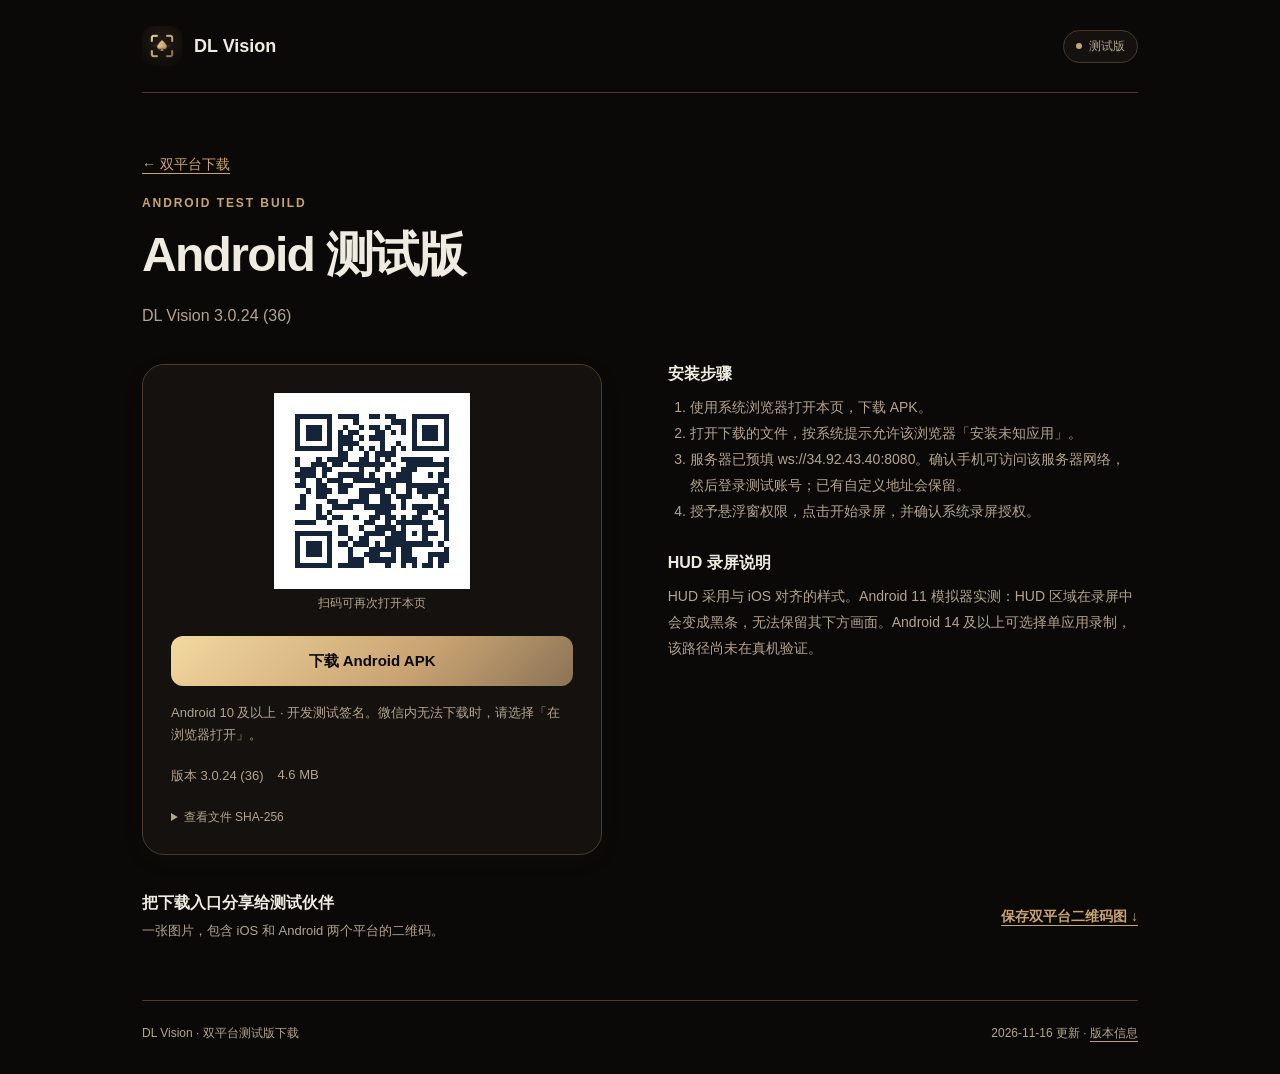
==== android/index.html @ a4abb179 "DL Vision 测试版下载站：iOS 3.0.18(242) + Android 3.0.24(36)" ====
<!doctype html>
<html lang="zh-CN">
<head>
  <meta charset="utf-8">
  <meta name="viewport" content="width=device-width, initial-scale=1">
  <meta name="robots" content="noindex, nofollow">
  <meta name="description" content="DL Vision iOS 与 Android 测试版下载。扫码进入安装页面，查看设备要求与使用说明。">
  <meta name="theme-color" content="#f5f7fb">
  <title>Android 测试版 · DL Vision</title>
  <link rel="icon" href="/assets/app-icon.png">
  <link rel="stylesheet" href="/assets/style.css">
</head>
<body>
  <div class="shell">
    <header class="topbar">
      <a class="brand" href="/" aria-label="DL Vision下载首页"><img src="/assets/app-icon.png" alt="" width="40" height="40"><span>DL Vision</span></a>
      <span class="badge"><span class="dot"></span>测试版</span>
    </header>
    <main><div class="hero"><a class="back" href="/">← 双平台下载</a><p class="eyebrow">ANDROID TEST BUILD</p><h1>Android 测试版</h1><p class="lead">DL Vision 3.0.24 (36)</p></div><div class="install-layout"><section class="card android"><img class="qr" src="/assets/android-qr.png" alt="Android 安装页二维码" width="196" height="196"><p class="qr-caption">扫码可再次打开本页</p><a class="button" href="/downloads/cloud-poker-ai-android-3.0.24-36-716cdee-debug.apk" download>下载 Android APK</a><p class="note">Android 10 及以上 · 开发测试签名。微信内无法下载时，请选择「在浏览器打开」。</p><div class="metadata"><span>版本 3.0.24 (36)</span><span>4.6 MB</span></div><details><summary>查看文件 SHA-256</summary><code>c8bb5a2d58cdc95acea40e388da5cad8df5416f9dd4087974857193277435538</code></details></section><section class="setup"><h2>安装步骤</h2><ol><li>使用系统浏览器打开本页，下载 APK。</li><li>打开下载的文件，按系统提示允许该浏览器「安装未知应用」。</li><li>服务器已预填 ws://34.92.43.40:8080。确认手机可访问该服务器网络，然后登录测试账号；已有自定义地址会保留。</li><li>授予悬浮窗权限，点击开始录屏，并确认系统录屏授权。</li></ol><h2>HUD 录屏说明</h2><p>HUD 采用与 iOS 对齐的样式。Android 11 模拟器实测：HUD 区域在录屏中会变成黑条，无法保留其下方画面。Android 14 及以上可选择单应用录制，该路径尚未在真机验证。</p></section></div><section class="share"><div><h2>把下载入口分享给测试伙伴</h2><p>一张图片，包含 iOS 和 Android 两个平台的二维码。</p></div><a href="/cloud-poker-ai-ios-android-qr.png" download>保存双平台二维码图 ↓</a></section></main>
    <footer><span>DL Vision · 双平台测试版下载</span><span>2026-11-16 更新 · <a href="/release.json">版本信息</a></span></footer>
  </div>
</body>
</html>
---- assets/style.css ----
:root { color-scheme: dark; --ink: #f0ebe1; --muted: #b4a48f; --line: #493a29; --blue: #c9a472; --green: #c9a472; }
* { box-sizing: border-box; }
body { margin: 0; background: #0b0907; color: var(--ink); font-family: -apple-system, BlinkMacSystemFont, "Segoe UI", "PingFang SC", "Microsoft YaHei", sans-serif; -webkit-font-smoothing: antialiased; }
a { color: var(--blue); text-underline-offset: 4px; }
a:focus-visible { outline: 3px solid #f2d89f; outline-offset: 5px; }
.shell { max-width: 1060px; margin: 0 auto; padding: 0 32px; }
.topbar { display: flex; align-items: center; justify-content: space-between; padding: 26px 0; border-bottom: 1px solid var(--line); }
.brand { display: inline-flex; align-items: center; gap: 12px; color: var(--ink); text-decoration: none; font-size: 18px; font-weight: 650; }
.brand img { border-radius: 11px; }
.badge { display: inline-flex; align-items: center; gap: 7px; border: 1px solid var(--line); padding: 7px 12px; border-radius: 99px; font-size: 12px; color: var(--muted); background: #14110e; }
.dot { width: 6px; height: 6px; background: var(--green); border-radius: 50%; }
.hero { padding: 62px 0 34px; }
.eyebrow { color: var(--blue); font-size: 12px; letter-spacing: .16em; font-weight: 650; margin: 0 0 16px; }
h1 { font-size: clamp(32px, 5vw, 48px); letter-spacing: -.035em; margin: 0 0 18px; line-height: 1.2; }
.lead { color: var(--muted); line-height: 1.8; margin: 0; font-size: 16px; }
.cards { display: grid; grid-template-columns: 1fr 1fr; gap: 22px; }
.card { background: #14110e; border: 1px solid var(--line); border-radius: 22px; padding: 28px; box-shadow: 0 6px 22px #233c6010; }
.platform-head { display: flex; align-items: center; justify-content: space-between; gap: 12px; }
.platform-head h2 { font-size: 28px; letter-spacing: -.02em; margin: 0; }
.version { font-size: 12px; color: var(--muted); background: #1c1814; padding: 6px 10px; border-radius: 8px; white-space: nowrap; }
.requirements { font-size: 14px; color: var(--muted); margin: 10px 0 24px; }
.qr { display: block; width: 196px; height: 196px; margin: 0 auto; image-rendering: pixelated; }
.qr-caption { text-align: center; font-size: 12px; color: var(--muted); margin: 6px 0 24px; }
.button { display: flex; align-items: center; justify-content: center; min-height: 50px; padding: 12px 18px; border-radius: 12px; color: #0b0907; background: linear-gradient(135deg, #f2d89f, #c9a472 60%, #8b7355); text-decoration: none; font-size: 15px; font-weight: 600; }
.button:hover { filter: brightness(.93); }
.android .button { background: linear-gradient(135deg, #f2d89f, #c9a472 60%, #8b7355); }
.secondary { color: var(--ink); background: #292218; margin-top: 10px; }
.note { color: var(--muted); font-size: 13px; line-height: 1.7; margin: 16px 0 0; }
.share { display: flex; justify-content: space-between; align-items: center; gap: 20px; padding: 26px 0; margin-top: 12px; }
.share h2 { font-size: 16px; margin: 0 0 6px; }
.share p { font-size: 13px; color: var(--muted); margin: 0; line-height: 1.7; }
.share a { flex-shrink: 0; font-size: 14px; font-weight: 600; }
.setup { border-top: 1px solid var(--line); padding: 24px 0 10px; }
.setup h2 { font-size: 16px; margin: 0 0 10px; }
.setup p, .setup li { color: var(--muted); font-size: 14px; line-height: 1.85; }
.setup p { margin: 0; }
.setup ol { padding-left: 22px; margin: 0; }
.install-layout { display: grid; grid-template-columns: 1.05fr 1fr; gap: 32px; align-items: start; }
.install-layout .card { max-width: 460px; }
.install-layout .setup { padding-top: 0; border: 0; }
.install-layout .setup h2:not(:first-child) { margin-top: 28px; }
.metadata { display: flex; gap: 14px; color: var(--muted); font-size: 13px; margin: 20px 0; }
.back { display: inline-block; font-size: 14px; margin-bottom: 22px; }
details { margin-top: 24px; color: var(--muted); font-size: 12px; }
summary { cursor: pointer; }
code { display: block; overflow-wrap: anywhere; line-height: 1.6; margin-top: 12px; }
footer { display: flex; justify-content: space-between; gap: 16px; border-top: 1px solid var(--line); margin-top: 32px; padding: 24px 0 32px; font-size: 12px; color: var(--muted); }
footer a { color: var(--muted); }
@media (max-width: 650px) {
  .shell { padding: 0 20px; }
  .topbar { padding: 20px 0; }
  .hero { padding: 40px 0 26px; }
  .cards, .install-layout { grid-template-columns: 1fr; gap: 20px; }
  .card { padding: 24px; }
  .install-layout .card { max-width: none; }
  .share { align-items: flex-start; flex-direction: column; gap: 12px; }
  footer { flex-direction: column; gap: 8px; }
}
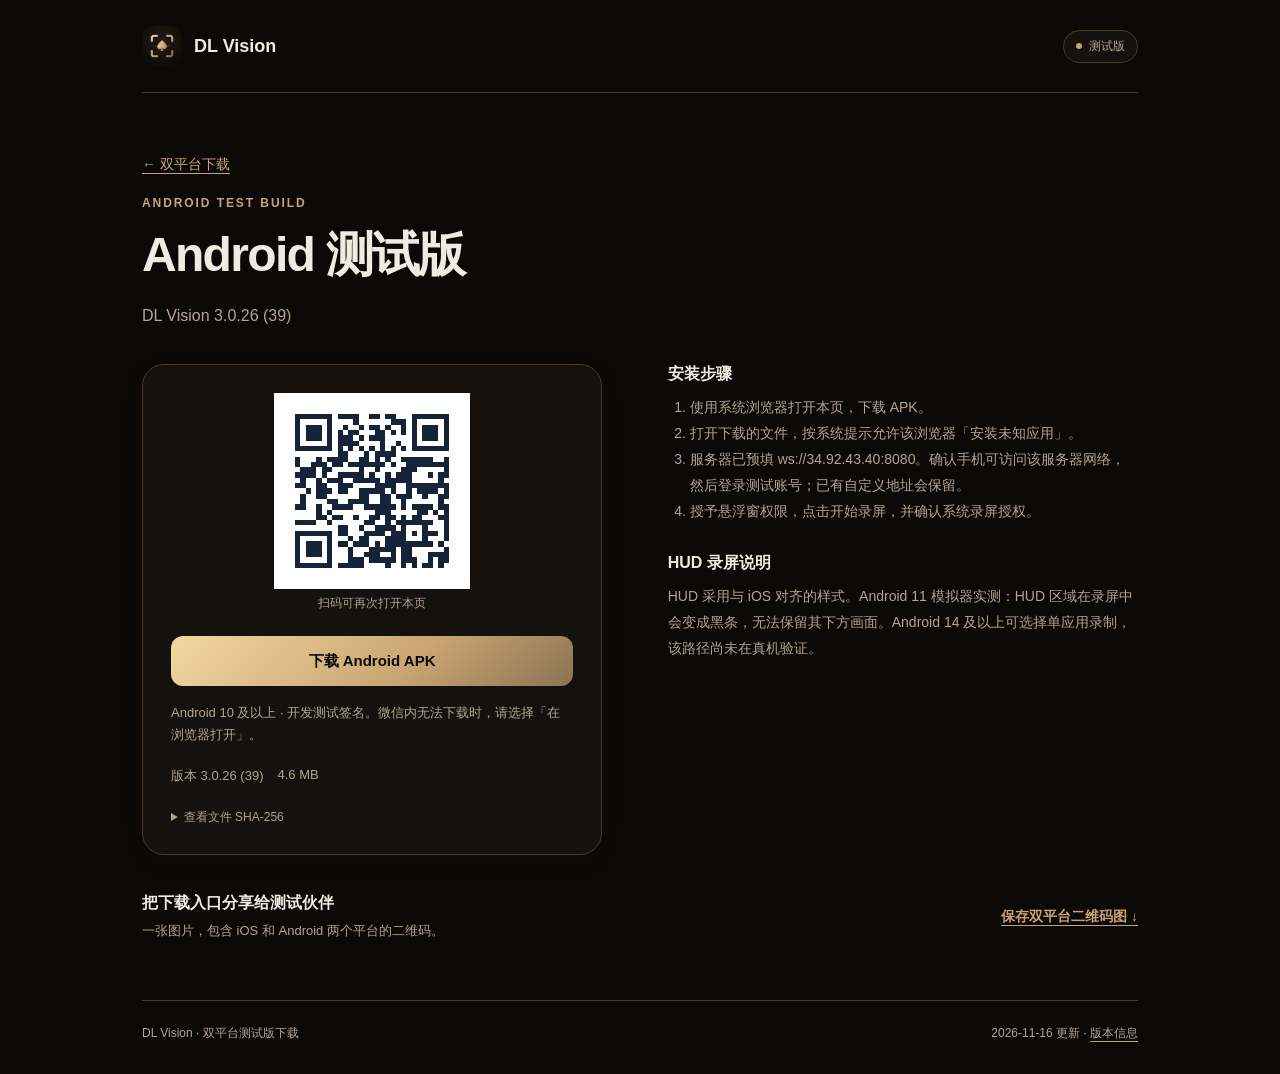
==== commit b23a86c8: "DL Vision 测试版下载站：iOS 3.0.18(242) + Android 3.0.26(39)" ====
--- a/android/index.html
+++ b/android/index.html
@@ -16,7 +16,7 @@
       <a class="brand" href="/" aria-label="DL Vision下载首页"><img src="/assets/app-icon.png" alt="" width="40" height="40"><span>DL Vision</span></a>
       <span class="badge"><span class="dot"></span>测试版</span>
     </header>
-    <main><div class="hero"><a class="back" href="/">← 双平台下载</a><p class="eyebrow">ANDROID TEST BUILD</p><h1>Android 测试版</h1><p class="lead">DL Vision 3.0.24 (36)</p></div><div class="install-layout"><section class="card android"><img class="qr" src="/assets/android-qr.png" alt="Android 安装页二维码" width="196" height="196"><p class="qr-caption">扫码可再次打开本页</p><a class="button" href="/downloads/cloud-poker-ai-android-3.0.24-36-716cdee-debug.apk" download>下载 Android APK</a><p class="note">Android 10 及以上 · 开发测试签名。微信内无法下载时，请选择「在浏览器打开」。</p><div class="metadata"><span>版本 3.0.24 (36)</span><span>4.6 MB</span></div><details><summary>查看文件 SHA-256</summary><code>c8bb5a2d58cdc95acea40e388da5cad8df5416f9dd4087974857193277435538</code></details></section><section class="setup"><h2>安装步骤</h2><ol><li>使用系统浏览器打开本页，下载 APK。</li><li>打开下载的文件，按系统提示允许该浏览器「安装未知应用」。</li><li>服务器已预填 ws://34.92.43.40:8080。确认手机可访问该服务器网络，然后登录测试账号；已有自定义地址会保留。</li><li>授予悬浮窗权限，点击开始录屏，并确认系统录屏授权。</li></ol><h2>HUD 录屏说明</h2><p>HUD 采用与 iOS 对齐的样式。Android 11 模拟器实测：HUD 区域在录屏中会变成黑条，无法保留其下方画面。Android 14 及以上可选择单应用录制，该路径尚未在真机验证。</p></section></div><section class="share"><div><h2>把下载入口分享给测试伙伴</h2><p>一张图片，包含 iOS 和 Android 两个平台的二维码。</p></div><a href="/cloud-poker-ai-ios-android-qr.png" download>保存双平台二维码图 ↓</a></section></main>
+    <main><div class="hero"><a class="back" href="/">← 双平台下载</a><p class="eyebrow">ANDROID TEST BUILD</p><h1>Android 测试版</h1><p class="lead">DL Vision 3.0.26 (39)</p></div><div class="install-layout"><section class="card android"><img class="qr" src="/assets/android-qr.png" alt="Android 安装页二维码" width="196" height="196"><p class="qr-caption">扫码可再次打开本页</p><a class="button" href="/downloads/cloud-poker-ai-android-3.0.26-39-7c49533-debug.apk" download>下载 Android APK</a><p class="note">Android 10 及以上 · 开发测试签名。微信内无法下载时，请选择「在浏览器打开」。</p><div class="metadata"><span>版本 3.0.26 (39)</span><span>4.6 MB</span></div><details><summary>查看文件 SHA-256</summary><code>87488ee615670903a395f85a73eca348e6dbac746cf4de55d28b6b13421abea0</code></details></section><section class="setup"><h2>安装步骤</h2><ol><li>使用系统浏览器打开本页，下载 APK。</li><li>打开下载的文件，按系统提示允许该浏览器「安装未知应用」。</li><li>服务器已预填 ws://34.92.43.40:8080。确认手机可访问该服务器网络，然后登录测试账号；已有自定义地址会保留。</li><li>授予悬浮窗权限，点击开始录屏，并确认系统录屏授权。</li></ol><h2>HUD 录屏说明</h2><p>HUD 采用与 iOS 对齐的样式。Android 11 模拟器实测：HUD 区域在录屏中会变成黑条，无法保留其下方画面。Android 14 及以上可选择单应用录制，该路径尚未在真机验证。</p></section></div><section class="share"><div><h2>把下载入口分享给测试伙伴</h2><p>一张图片，包含 iOS 和 Android 两个平台的二维码。</p></div><a href="/cloud-poker-ai-ios-android-qr.png" download>保存双平台二维码图 ↓</a></section></main>
     <footer><span>DL Vision · 双平台测试版下载</span><span>2026-11-16 更新 · <a href="/release.json">版本信息</a></span></footer>
   </div>
 </body>
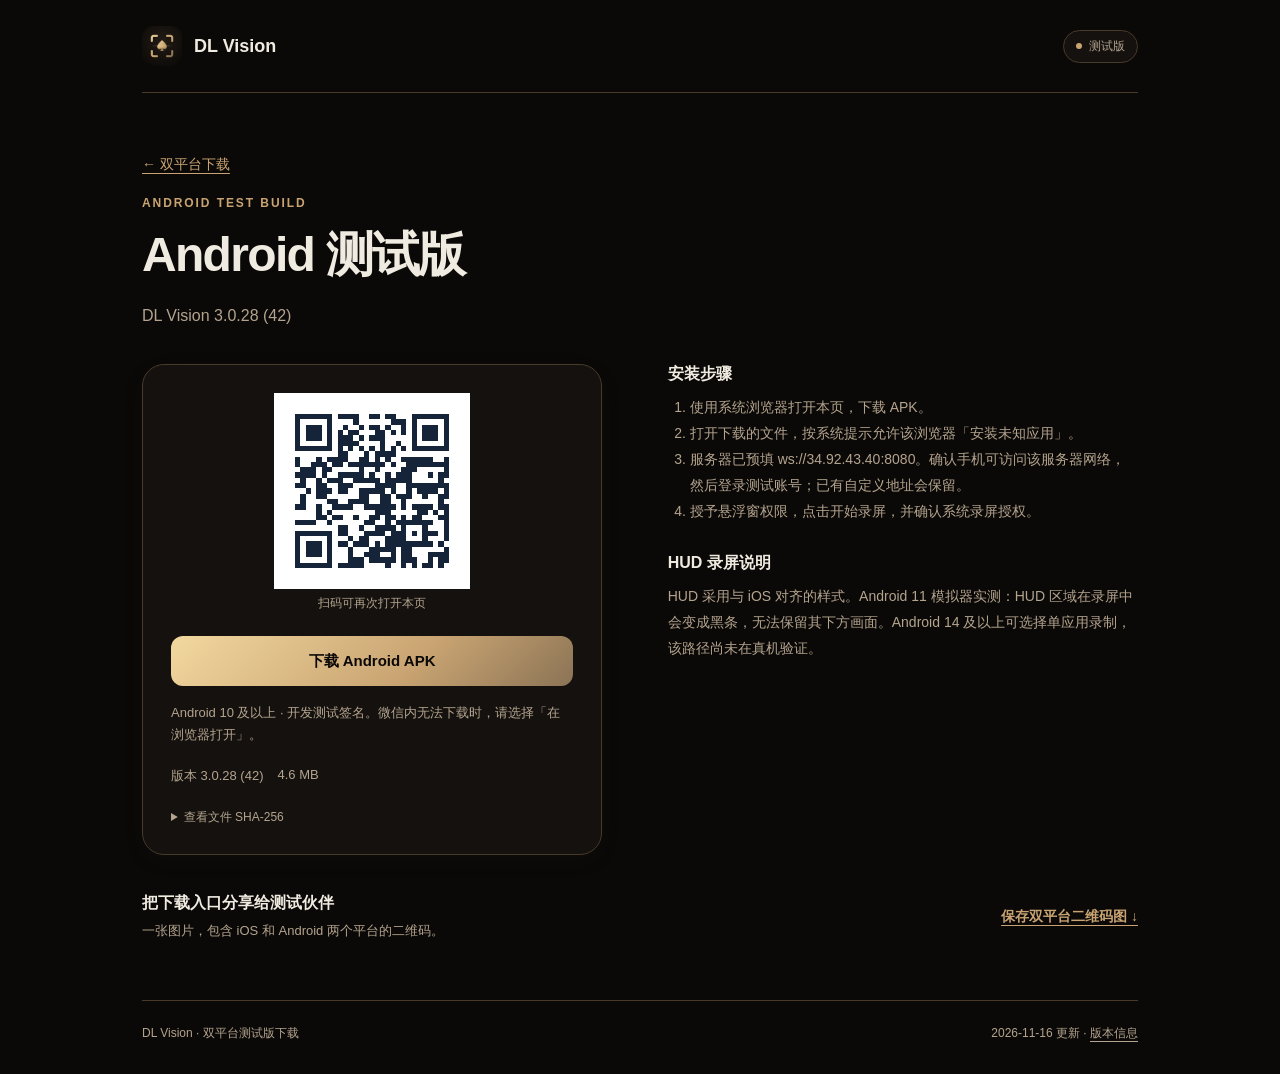
==== commit fe907bf5: "DL Vision 测试版下载站：iOS 3.0.18(242) + Android 3.0.28(42)" ====
--- a/android/index.html
+++ b/android/index.html
@@ -16,7 +16,7 @@
       <a class="brand" href="/" aria-label="DL Vision下载首页"><img src="/assets/app-icon.png" alt="" width="40" height="40"><span>DL Vision</span></a>
       <span class="badge"><span class="dot"></span>测试版</span>
     </header>
-    <main><div class="hero"><a class="back" href="/">← 双平台下载</a><p class="eyebrow">ANDROID TEST BUILD</p><h1>Android 测试版</h1><p class="lead">DL Vision 3.0.26 (39)</p></div><div class="install-layout"><section class="card android"><img class="qr" src="/assets/android-qr.png" alt="Android 安装页二维码" width="196" height="196"><p class="qr-caption">扫码可再次打开本页</p><a class="button" href="/downloads/cloud-poker-ai-android-3.0.26-39-7c49533-debug.apk" download>下载 Android APK</a><p class="note">Android 10 及以上 · 开发测试签名。微信内无法下载时，请选择「在浏览器打开」。</p><div class="metadata"><span>版本 3.0.26 (39)</span><span>4.6 MB</span></div><details><summary>查看文件 SHA-256</summary><code>87488ee615670903a395f85a73eca348e6dbac746cf4de55d28b6b13421abea0</code></details></section><section class="setup"><h2>安装步骤</h2><ol><li>使用系统浏览器打开本页，下载 APK。</li><li>打开下载的文件，按系统提示允许该浏览器「安装未知应用」。</li><li>服务器已预填 ws://34.92.43.40:8080。确认手机可访问该服务器网络，然后登录测试账号；已有自定义地址会保留。</li><li>授予悬浮窗权限，点击开始录屏，并确认系统录屏授权。</li></ol><h2>HUD 录屏说明</h2><p>HUD 采用与 iOS 对齐的样式。Android 11 模拟器实测：HUD 区域在录屏中会变成黑条，无法保留其下方画面。Android 14 及以上可选择单应用录制，该路径尚未在真机验证。</p></section></div><section class="share"><div><h2>把下载入口分享给测试伙伴</h2><p>一张图片，包含 iOS 和 Android 两个平台的二维码。</p></div><a href="/cloud-poker-ai-ios-android-qr.png" download>保存双平台二维码图 ↓</a></section></main>
+    <main><div class="hero"><a class="back" href="/">← 双平台下载</a><p class="eyebrow">ANDROID TEST BUILD</p><h1>Android 测试版</h1><p class="lead">DL Vision 3.0.28 (42)</p></div><div class="install-layout"><section class="card android"><img class="qr" src="/assets/android-qr.png" alt="Android 安装页二维码" width="196" height="196"><p class="qr-caption">扫码可再次打开本页</p><a class="button" href="/downloads/cloud-poker-ai-android-3.0.28-42-25a923a-debug.apk" download>下载 Android APK</a><p class="note">Android 10 及以上 · 开发测试签名。微信内无法下载时，请选择「在浏览器打开」。</p><div class="metadata"><span>版本 3.0.28 (42)</span><span>4.6 MB</span></div><details><summary>查看文件 SHA-256</summary><code>58291ec4d3bf9da0a24dbae345faf9dc5b4d64a65a897e3800f08eb8fce69dee</code></details></section><section class="setup"><h2>安装步骤</h2><ol><li>使用系统浏览器打开本页，下载 APK。</li><li>打开下载的文件，按系统提示允许该浏览器「安装未知应用」。</li><li>服务器已预填 ws://34.92.43.40:8080。确认手机可访问该服务器网络，然后登录测试账号；已有自定义地址会保留。</li><li>授予悬浮窗权限，点击开始录屏，并确认系统录屏授权。</li></ol><h2>HUD 录屏说明</h2><p>HUD 采用与 iOS 对齐的样式。Android 11 模拟器实测：HUD 区域在录屏中会变成黑条，无法保留其下方画面。Android 14 及以上可选择单应用录制，该路径尚未在真机验证。</p></section></div><section class="share"><div><h2>把下载入口分享给测试伙伴</h2><p>一张图片，包含 iOS 和 Android 两个平台的二维码。</p></div><a href="/cloud-poker-ai-ios-android-qr.png" download>保存双平台二维码图 ↓</a></section></main>
     <footer><span>DL Vision · 双平台测试版下载</span><span>2026-11-16 更新 · <a href="/release.json">版本信息</a></span></footer>
   </div>
 </body>
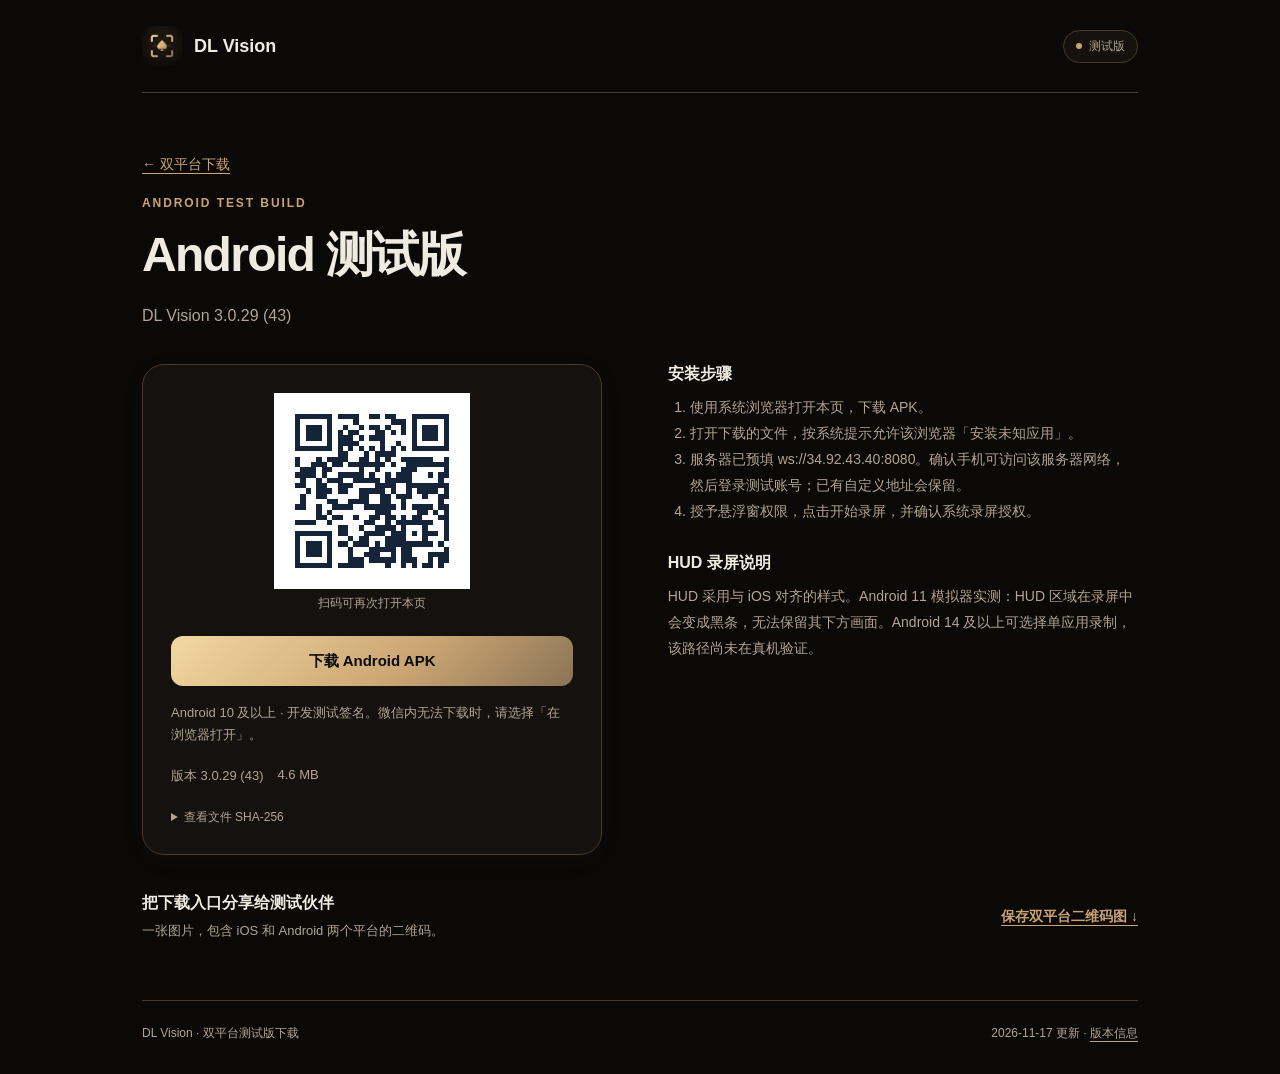
==== commit c233dfef: "DL Vision 测试版下载站：iOS 3.0.18(242) + Android 3.0.29(43)" ====
--- a/android/index.html
+++ b/android/index.html
@@ -16,8 +16,8 @@
       <a class="brand" href="/" aria-label="DL Vision下载首页"><img src="/assets/app-icon.png" alt="" width="40" height="40"><span>DL Vision</span></a>
       <span class="badge"><span class="dot"></span>测试版</span>
     </header>
-    <main><div class="hero"><a class="back" href="/">← 双平台下载</a><p class="eyebrow">ANDROID TEST BUILD</p><h1>Android 测试版</h1><p class="lead">DL Vision 3.0.28 (42)</p></div><div class="install-layout"><section class="card android"><img class="qr" src="/assets/android-qr.png" alt="Android 安装页二维码" width="196" height="196"><p class="qr-caption">扫码可再次打开本页</p><a class="button" href="/downloads/cloud-poker-ai-android-3.0.28-42-25a923a-debug.apk" download>下载 Android APK</a><p class="note">Android 10 及以上 · 开发测试签名。微信内无法下载时，请选择「在浏览器打开」。</p><div class="metadata"><span>版本 3.0.28 (42)</span><span>4.6 MB</span></div><details><summary>查看文件 SHA-256</summary><code>58291ec4d3bf9da0a24dbae345faf9dc5b4d64a65a897e3800f08eb8fce69dee</code></details></section><section class="setup"><h2>安装步骤</h2><ol><li>使用系统浏览器打开本页，下载 APK。</li><li>打开下载的文件，按系统提示允许该浏览器「安装未知应用」。</li><li>服务器已预填 ws://34.92.43.40:8080。确认手机可访问该服务器网络，然后登录测试账号；已有自定义地址会保留。</li><li>授予悬浮窗权限，点击开始录屏，并确认系统录屏授权。</li></ol><h2>HUD 录屏说明</h2><p>HUD 采用与 iOS 对齐的样式。Android 11 模拟器实测：HUD 区域在录屏中会变成黑条，无法保留其下方画面。Android 14 及以上可选择单应用录制，该路径尚未在真机验证。</p></section></div><section class="share"><div><h2>把下载入口分享给测试伙伴</h2><p>一张图片，包含 iOS 和 Android 两个平台的二维码。</p></div><a href="/cloud-poker-ai-ios-android-qr.png" download>保存双平台二维码图 ↓</a></section></main>
-    <footer><span>DL Vision · 双平台测试版下载</span><span>2026-11-16 更新 · <a href="/release.json">版本信息</a></span></footer>
+    <main><div class="hero"><a class="back" href="/">← 双平台下载</a><p class="eyebrow">ANDROID TEST BUILD</p><h1>Android 测试版</h1><p class="lead">DL Vision 3.0.29 (43)</p></div><div class="install-layout"><section class="card android"><img class="qr" src="/assets/android-qr.png" alt="Android 安装页二维码" width="196" height="196"><p class="qr-caption">扫码可再次打开本页</p><a class="button" href="/downloads/cloud-poker-ai-android-3.0.29-43-7f96ecb-debug.apk" download>下载 Android APK</a><p class="note">Android 10 及以上 · 开发测试签名。微信内无法下载时，请选择「在浏览器打开」。</p><div class="metadata"><span>版本 3.0.29 (43)</span><span>4.6 MB</span></div><details><summary>查看文件 SHA-256</summary><code>f8053a146832f95b997c7ab0724677a10ee1dd2517a20f1073a9dbc19a57fc8f</code></details></section><section class="setup"><h2>安装步骤</h2><ol><li>使用系统浏览器打开本页，下载 APK。</li><li>打开下载的文件，按系统提示允许该浏览器「安装未知应用」。</li><li>服务器已预填 ws://34.92.43.40:8080。确认手机可访问该服务器网络，然后登录测试账号；已有自定义地址会保留。</li><li>授予悬浮窗权限，点击开始录屏，并确认系统录屏授权。</li></ol><h2>HUD 录屏说明</h2><p>HUD 采用与 iOS 对齐的样式。Android 11 模拟器实测：HUD 区域在录屏中会变成黑条，无法保留其下方画面。Android 14 及以上可选择单应用录制，该路径尚未在真机验证。</p></section></div><section class="share"><div><h2>把下载入口分享给测试伙伴</h2><p>一张图片，包含 iOS 和 Android 两个平台的二维码。</p></div><a href="/cloud-poker-ai-ios-android-qr.png" download>保存双平台二维码图 ↓</a></section></main>
+    <footer><span>DL Vision · 双平台测试版下载</span><span>2026-11-17 更新 · <a href="/release.json">版本信息</a></span></footer>
   </div>
 </body>
 </html>
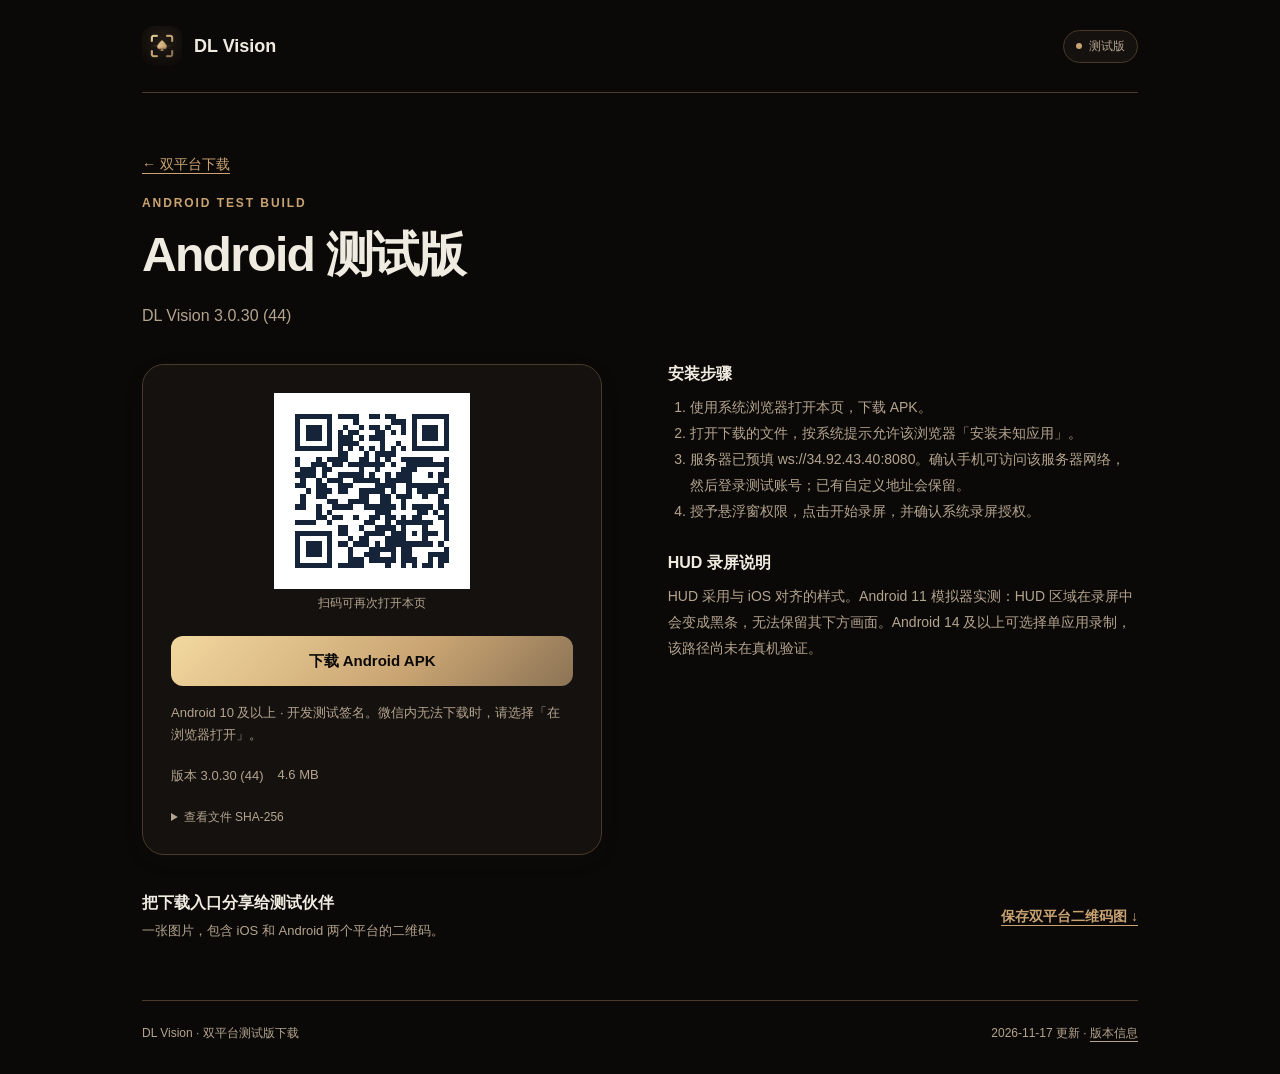
==== commit 4b34a333: "DL Vision 测试版下载站：iOS 3.0.18(242) + Android 3.0.30(44)" ====
--- a/android/index.html
+++ b/android/index.html
@@ -16,7 +16,7 @@
       <a class="brand" href="/" aria-label="DL Vision下载首页"><img src="/assets/app-icon.png" alt="" width="40" height="40"><span>DL Vision</span></a>
       <span class="badge"><span class="dot"></span>测试版</span>
     </header>
-    <main><div class="hero"><a class="back" href="/">← 双平台下载</a><p class="eyebrow">ANDROID TEST BUILD</p><h1>Android 测试版</h1><p class="lead">DL Vision 3.0.29 (43)</p></div><div class="install-layout"><section class="card android"><img class="qr" src="/assets/android-qr.png" alt="Android 安装页二维码" width="196" height="196"><p class="qr-caption">扫码可再次打开本页</p><a class="button" href="/downloads/cloud-poker-ai-android-3.0.29-43-7f96ecb-debug.apk" download>下载 Android APK</a><p class="note">Android 10 及以上 · 开发测试签名。微信内无法下载时，请选择「在浏览器打开」。</p><div class="metadata"><span>版本 3.0.29 (43)</span><span>4.6 MB</span></div><details><summary>查看文件 SHA-256</summary><code>f8053a146832f95b997c7ab0724677a10ee1dd2517a20f1073a9dbc19a57fc8f</code></details></section><section class="setup"><h2>安装步骤</h2><ol><li>使用系统浏览器打开本页，下载 APK。</li><li>打开下载的文件，按系统提示允许该浏览器「安装未知应用」。</li><li>服务器已预填 ws://34.92.43.40:8080。确认手机可访问该服务器网络，然后登录测试账号；已有自定义地址会保留。</li><li>授予悬浮窗权限，点击开始录屏，并确认系统录屏授权。</li></ol><h2>HUD 录屏说明</h2><p>HUD 采用与 iOS 对齐的样式。Android 11 模拟器实测：HUD 区域在录屏中会变成黑条，无法保留其下方画面。Android 14 及以上可选择单应用录制，该路径尚未在真机验证。</p></section></div><section class="share"><div><h2>把下载入口分享给测试伙伴</h2><p>一张图片，包含 iOS 和 Android 两个平台的二维码。</p></div><a href="/cloud-poker-ai-ios-android-qr.png" download>保存双平台二维码图 ↓</a></section></main>
+    <main><div class="hero"><a class="back" href="/">← 双平台下载</a><p class="eyebrow">ANDROID TEST BUILD</p><h1>Android 测试版</h1><p class="lead">DL Vision 3.0.30 (44)</p></div><div class="install-layout"><section class="card android"><img class="qr" src="/assets/android-qr.png" alt="Android 安装页二维码" width="196" height="196"><p class="qr-caption">扫码可再次打开本页</p><a class="button" href="/downloads/cloud-poker-ai-android-3.0.30-44-e170795-debug.apk" download>下载 Android APK</a><p class="note">Android 10 及以上 · 开发测试签名。微信内无法下载时，请选择「在浏览器打开」。</p><div class="metadata"><span>版本 3.0.30 (44)</span><span>4.6 MB</span></div><details><summary>查看文件 SHA-256</summary><code>64e5aa02222b26801d4d03c8effc2fe95d2be16085a2dfe1d2ca898cc4911c94</code></details></section><section class="setup"><h2>安装步骤</h2><ol><li>使用系统浏览器打开本页，下载 APK。</li><li>打开下载的文件，按系统提示允许该浏览器「安装未知应用」。</li><li>服务器已预填 ws://34.92.43.40:8080。确认手机可访问该服务器网络，然后登录测试账号；已有自定义地址会保留。</li><li>授予悬浮窗权限，点击开始录屏，并确认系统录屏授权。</li></ol><h2>HUD 录屏说明</h2><p>HUD 采用与 iOS 对齐的样式。Android 11 模拟器实测：HUD 区域在录屏中会变成黑条，无法保留其下方画面。Android 14 及以上可选择单应用录制，该路径尚未在真机验证。</p></section></div><section class="share"><div><h2>把下载入口分享给测试伙伴</h2><p>一张图片，包含 iOS 和 Android 两个平台的二维码。</p></div><a href="/cloud-poker-ai-ios-android-qr.png" download>保存双平台二维码图 ↓</a></section></main>
     <footer><span>DL Vision · 双平台测试版下载</span><span>2026-11-17 更新 · <a href="/release.json">版本信息</a></span></footer>
   </div>
 </body>
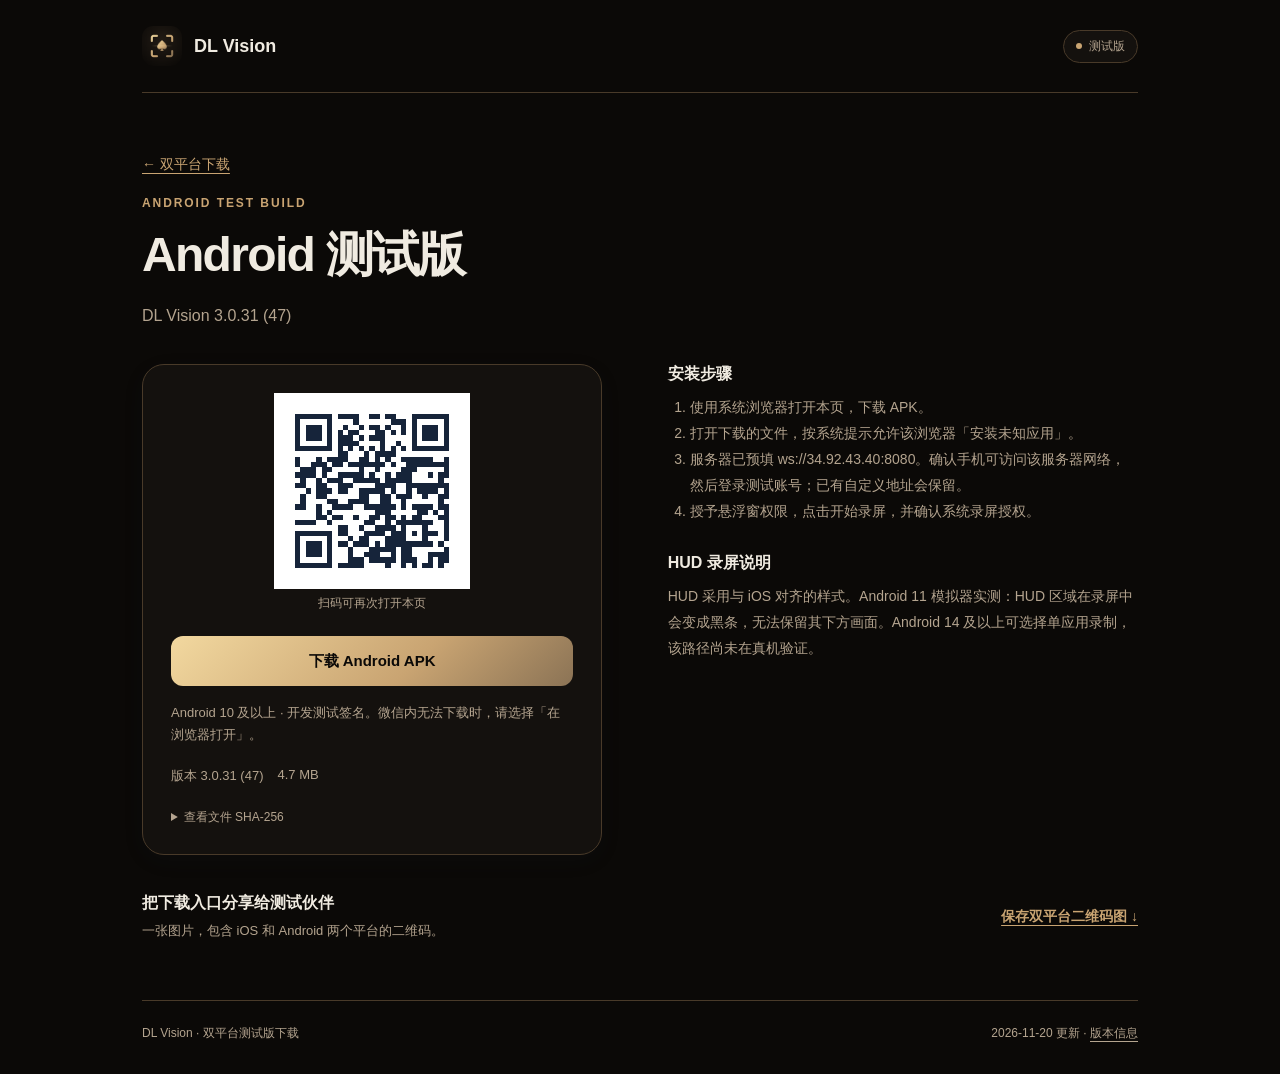
==== commit a428c252: "DL Vision 测试版下载站：iOS 3.0.21(249) + Android 3.0.31(47)" ====
--- a/android/index.html
+++ b/android/index.html
@@ -16,8 +16,8 @@
       <a class="brand" href="/" aria-label="DL Vision下载首页"><img src="/assets/app-icon.png" alt="" width="40" height="40"><span>DL Vision</span></a>
       <span class="badge"><span class="dot"></span>测试版</span>
     </header>
-    <main><div class="hero"><a class="back" href="/">← 双平台下载</a><p class="eyebrow">ANDROID TEST BUILD</p><h1>Android 测试版</h1><p class="lead">DL Vision 3.0.30 (44)</p></div><div class="install-layout"><section class="card android"><img class="qr" src="/assets/android-qr.png" alt="Android 安装页二维码" width="196" height="196"><p class="qr-caption">扫码可再次打开本页</p><a class="button" href="/downloads/cloud-poker-ai-android-3.0.30-44-e170795-debug.apk" download>下载 Android APK</a><p class="note">Android 10 及以上 · 开发测试签名。微信内无法下载时，请选择「在浏览器打开」。</p><div class="metadata"><span>版本 3.0.30 (44)</span><span>4.6 MB</span></div><details><summary>查看文件 SHA-256</summary><code>64e5aa02222b26801d4d03c8effc2fe95d2be16085a2dfe1d2ca898cc4911c94</code></details></section><section class="setup"><h2>安装步骤</h2><ol><li>使用系统浏览器打开本页，下载 APK。</li><li>打开下载的文件，按系统提示允许该浏览器「安装未知应用」。</li><li>服务器已预填 ws://34.92.43.40:8080。确认手机可访问该服务器网络，然后登录测试账号；已有自定义地址会保留。</li><li>授予悬浮窗权限，点击开始录屏，并确认系统录屏授权。</li></ol><h2>HUD 录屏说明</h2><p>HUD 采用与 iOS 对齐的样式。Android 11 模拟器实测：HUD 区域在录屏中会变成黑条，无法保留其下方画面。Android 14 及以上可选择单应用录制，该路径尚未在真机验证。</p></section></div><section class="share"><div><h2>把下载入口分享给测试伙伴</h2><p>一张图片，包含 iOS 和 Android 两个平台的二维码。</p></div><a href="/cloud-poker-ai-ios-android-qr.png" download>保存双平台二维码图 ↓</a></section></main>
-    <footer><span>DL Vision · 双平台测试版下载</span><span>2026-11-17 更新 · <a href="/release.json">版本信息</a></span></footer>
+    <main><div class="hero"><a class="back" href="/">← 双平台下载</a><p class="eyebrow">ANDROID TEST BUILD</p><h1>Android 测试版</h1><p class="lead">DL Vision 3.0.31 (47)</p></div><div class="install-layout"><section class="card android"><img class="qr" src="/assets/android-qr.png" alt="Android 安装页二维码" width="196" height="196"><p class="qr-caption">扫码可再次打开本页</p><a class="button" href="/downloads/cloud-poker-ai-android-3.0.31-47-116c50d-debug.apk" download>下载 Android APK</a><p class="note">Android 10 及以上 · 开发测试签名。微信内无法下载时，请选择「在浏览器打开」。</p><div class="metadata"><span>版本 3.0.31 (47)</span><span>4.7 MB</span></div><details><summary>查看文件 SHA-256</summary><code>a3e22756ea71dbeb3845698c3281be2e7dfaa385b07148eafcd0151a6dc30750</code></details></section><section class="setup"><h2>安装步骤</h2><ol><li>使用系统浏览器打开本页，下载 APK。</li><li>打开下载的文件，按系统提示允许该浏览器「安装未知应用」。</li><li>服务器已预填 ws://34.92.43.40:8080。确认手机可访问该服务器网络，然后登录测试账号；已有自定义地址会保留。</li><li>授予悬浮窗权限，点击开始录屏，并确认系统录屏授权。</li></ol><h2>HUD 录屏说明</h2><p>HUD 采用与 iOS 对齐的样式。Android 11 模拟器实测：HUD 区域在录屏中会变成黑条，无法保留其下方画面。Android 14 及以上可选择单应用录制，该路径尚未在真机验证。</p></section></div><section class="share"><div><h2>把下载入口分享给测试伙伴</h2><p>一张图片，包含 iOS 和 Android 两个平台的二维码。</p></div><a href="/cloud-poker-ai-ios-android-qr.png" download>保存双平台二维码图 ↓</a></section></main>
+    <footer><span>DL Vision · 双平台测试版下载</span><span>2026-11-20 更新 · <a href="/release.json">版本信息</a></span></footer>
   </div>
 </body>
 </html>
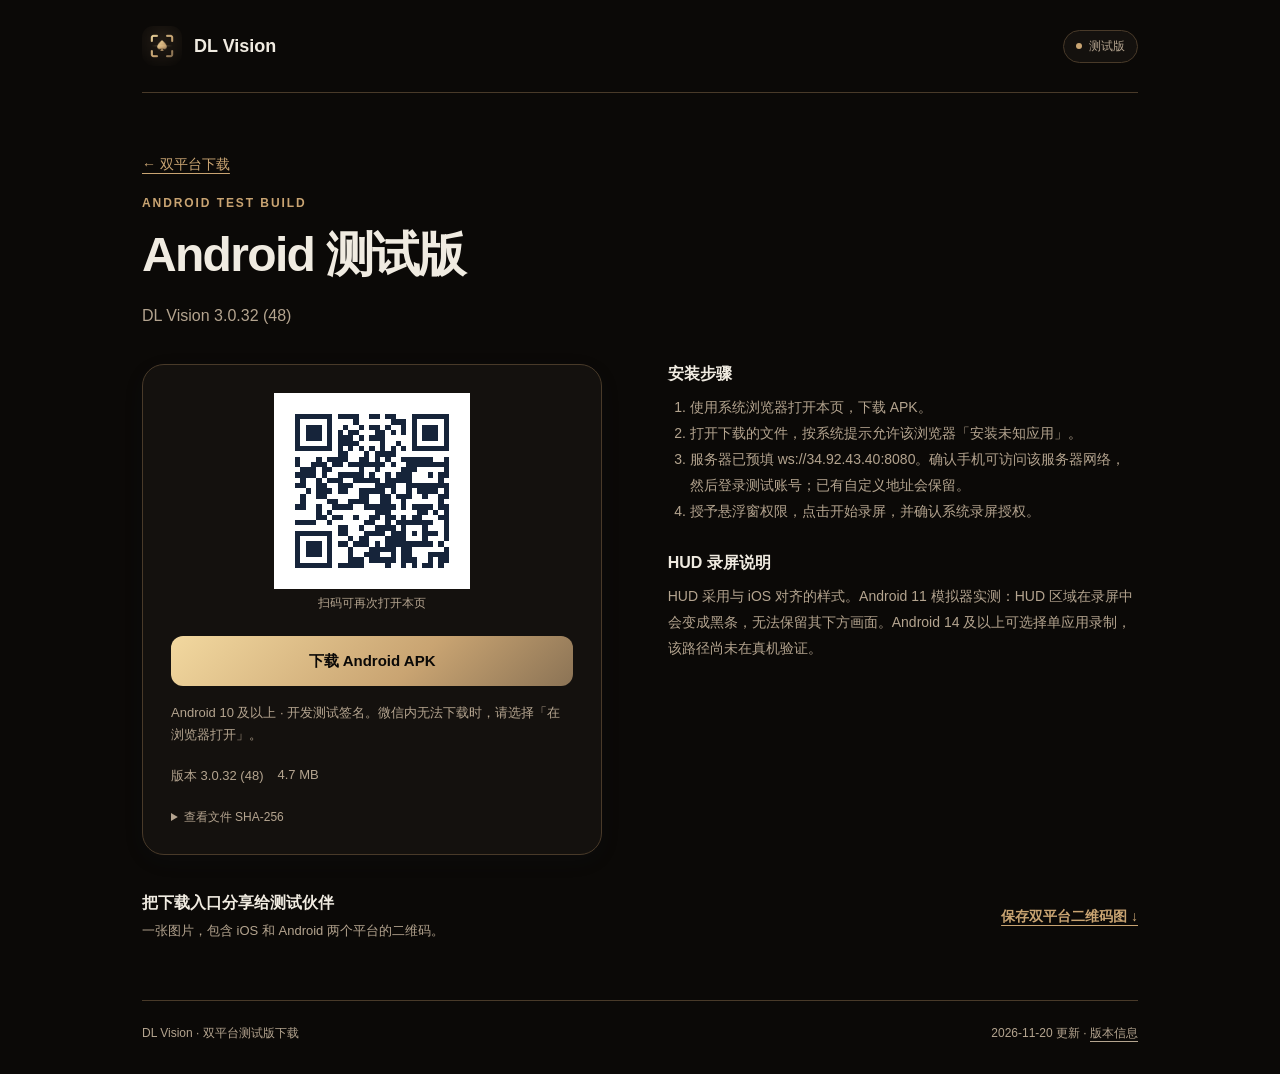
==== commit 8bf77ba0: "DL Vision 测试版下载站：iOS 3.0.23(251) + Android 3.0.32(48)" ====
--- a/android/index.html
+++ b/android/index.html
@@ -16,7 +16,7 @@
       <a class="brand" href="/" aria-label="DL Vision下载首页"><img src="/assets/app-icon.png" alt="" width="40" height="40"><span>DL Vision</span></a>
       <span class="badge"><span class="dot"></span>测试版</span>
     </header>
-    <main><div class="hero"><a class="back" href="/">← 双平台下载</a><p class="eyebrow">ANDROID TEST BUILD</p><h1>Android 测试版</h1><p class="lead">DL Vision 3.0.31 (47)</p></div><div class="install-layout"><section class="card android"><img class="qr" src="/assets/android-qr.png" alt="Android 安装页二维码" width="196" height="196"><p class="qr-caption">扫码可再次打开本页</p><a class="button" href="/downloads/cloud-poker-ai-android-3.0.31-47-116c50d-debug.apk" download>下载 Android APK</a><p class="note">Android 10 及以上 · 开发测试签名。微信内无法下载时，请选择「在浏览器打开」。</p><div class="metadata"><span>版本 3.0.31 (47)</span><span>4.7 MB</span></div><details><summary>查看文件 SHA-256</summary><code>a3e22756ea71dbeb3845698c3281be2e7dfaa385b07148eafcd0151a6dc30750</code></details></section><section class="setup"><h2>安装步骤</h2><ol><li>使用系统浏览器打开本页，下载 APK。</li><li>打开下载的文件，按系统提示允许该浏览器「安装未知应用」。</li><li>服务器已预填 ws://34.92.43.40:8080。确认手机可访问该服务器网络，然后登录测试账号；已有自定义地址会保留。</li><li>授予悬浮窗权限，点击开始录屏，并确认系统录屏授权。</li></ol><h2>HUD 录屏说明</h2><p>HUD 采用与 iOS 对齐的样式。Android 11 模拟器实测：HUD 区域在录屏中会变成黑条，无法保留其下方画面。Android 14 及以上可选择单应用录制，该路径尚未在真机验证。</p></section></div><section class="share"><div><h2>把下载入口分享给测试伙伴</h2><p>一张图片，包含 iOS 和 Android 两个平台的二维码。</p></div><a href="/cloud-poker-ai-ios-android-qr.png" download>保存双平台二维码图 ↓</a></section></main>
+    <main><div class="hero"><a class="back" href="/">← 双平台下载</a><p class="eyebrow">ANDROID TEST BUILD</p><h1>Android 测试版</h1><p class="lead">DL Vision 3.0.32 (48)</p></div><div class="install-layout"><section class="card android"><img class="qr" src="/assets/android-qr.png" alt="Android 安装页二维码" width="196" height="196"><p class="qr-caption">扫码可再次打开本页</p><a class="button" href="/downloads/cloud-poker-ai-android-3.0.32-48-5ecb9c5-debug.apk" download>下载 Android APK</a><p class="note">Android 10 及以上 · 开发测试签名。微信内无法下载时，请选择「在浏览器打开」。</p><div class="metadata"><span>版本 3.0.32 (48)</span><span>4.7 MB</span></div><details><summary>查看文件 SHA-256</summary><code>4468a53b8b2ae912924969c9f576de910a5bebd5c11a7dc120a76ce7bc5c2c05</code></details></section><section class="setup"><h2>安装步骤</h2><ol><li>使用系统浏览器打开本页，下载 APK。</li><li>打开下载的文件，按系统提示允许该浏览器「安装未知应用」。</li><li>服务器已预填 ws://34.92.43.40:8080。确认手机可访问该服务器网络，然后登录测试账号；已有自定义地址会保留。</li><li>授予悬浮窗权限，点击开始录屏，并确认系统录屏授权。</li></ol><h2>HUD 录屏说明</h2><p>HUD 采用与 iOS 对齐的样式。Android 11 模拟器实测：HUD 区域在录屏中会变成黑条，无法保留其下方画面。Android 14 及以上可选择单应用录制，该路径尚未在真机验证。</p></section></div><section class="share"><div><h2>把下载入口分享给测试伙伴</h2><p>一张图片，包含 iOS 和 Android 两个平台的二维码。</p></div><a href="/cloud-poker-ai-ios-android-qr.png" download>保存双平台二维码图 ↓</a></section></main>
     <footer><span>DL Vision · 双平台测试版下载</span><span>2026-11-20 更新 · <a href="/release.json">版本信息</a></span></footer>
   </div>
 </body>
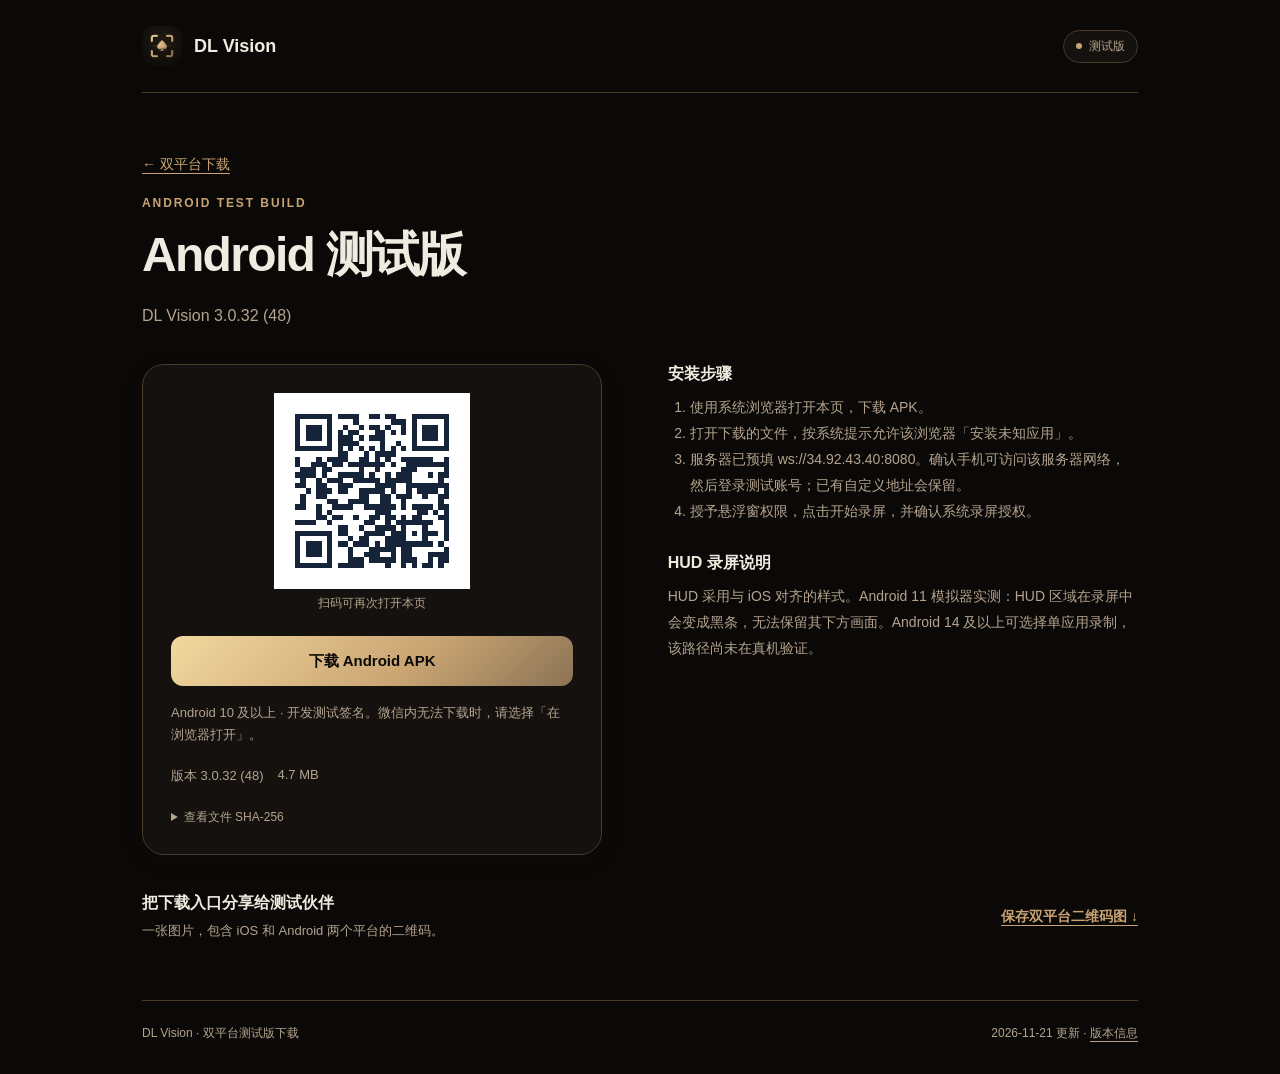
==== commit d56fe56d: "DL Vision 测试版下载站：iOS 3.0.24(252) + Android 3.0.32(48)" ====
--- a/android/index.html
+++ b/android/index.html
@@ -17,7 +17,7 @@
       <span class="badge"><span class="dot"></span>测试版</span>
     </header>
     <main><div class="hero"><a class="back" href="/">← 双平台下载</a><p class="eyebrow">ANDROID TEST BUILD</p><h1>Android 测试版</h1><p class="lead">DL Vision 3.0.32 (48)</p></div><div class="install-layout"><section class="card android"><img class="qr" src="/assets/android-qr.png" alt="Android 安装页二维码" width="196" height="196"><p class="qr-caption">扫码可再次打开本页</p><a class="button" href="/downloads/cloud-poker-ai-android-3.0.32-48-5ecb9c5-debug.apk" download>下载 Android APK</a><p class="note">Android 10 及以上 · 开发测试签名。微信内无法下载时，请选择「在浏览器打开」。</p><div class="metadata"><span>版本 3.0.32 (48)</span><span>4.7 MB</span></div><details><summary>查看文件 SHA-256</summary><code>4468a53b8b2ae912924969c9f576de910a5bebd5c11a7dc120a76ce7bc5c2c05</code></details></section><section class="setup"><h2>安装步骤</h2><ol><li>使用系统浏览器打开本页，下载 APK。</li><li>打开下载的文件，按系统提示允许该浏览器「安装未知应用」。</li><li>服务器已预填 ws://34.92.43.40:8080。确认手机可访问该服务器网络，然后登录测试账号；已有自定义地址会保留。</li><li>授予悬浮窗权限，点击开始录屏，并确认系统录屏授权。</li></ol><h2>HUD 录屏说明</h2><p>HUD 采用与 iOS 对齐的样式。Android 11 模拟器实测：HUD 区域在录屏中会变成黑条，无法保留其下方画面。Android 14 及以上可选择单应用录制，该路径尚未在真机验证。</p></section></div><section class="share"><div><h2>把下载入口分享给测试伙伴</h2><p>一张图片，包含 iOS 和 Android 两个平台的二维码。</p></div><a href="/cloud-poker-ai-ios-android-qr.png" download>保存双平台二维码图 ↓</a></section></main>
-    <footer><span>DL Vision · 双平台测试版下载</span><span>2026-11-20 更新 · <a href="/release.json">版本信息</a></span></footer>
+    <footer><span>DL Vision · 双平台测试版下载</span><span>2026-11-21 更新 · <a href="/release.json">版本信息</a></span></footer>
   </div>
 </body>
 </html>
